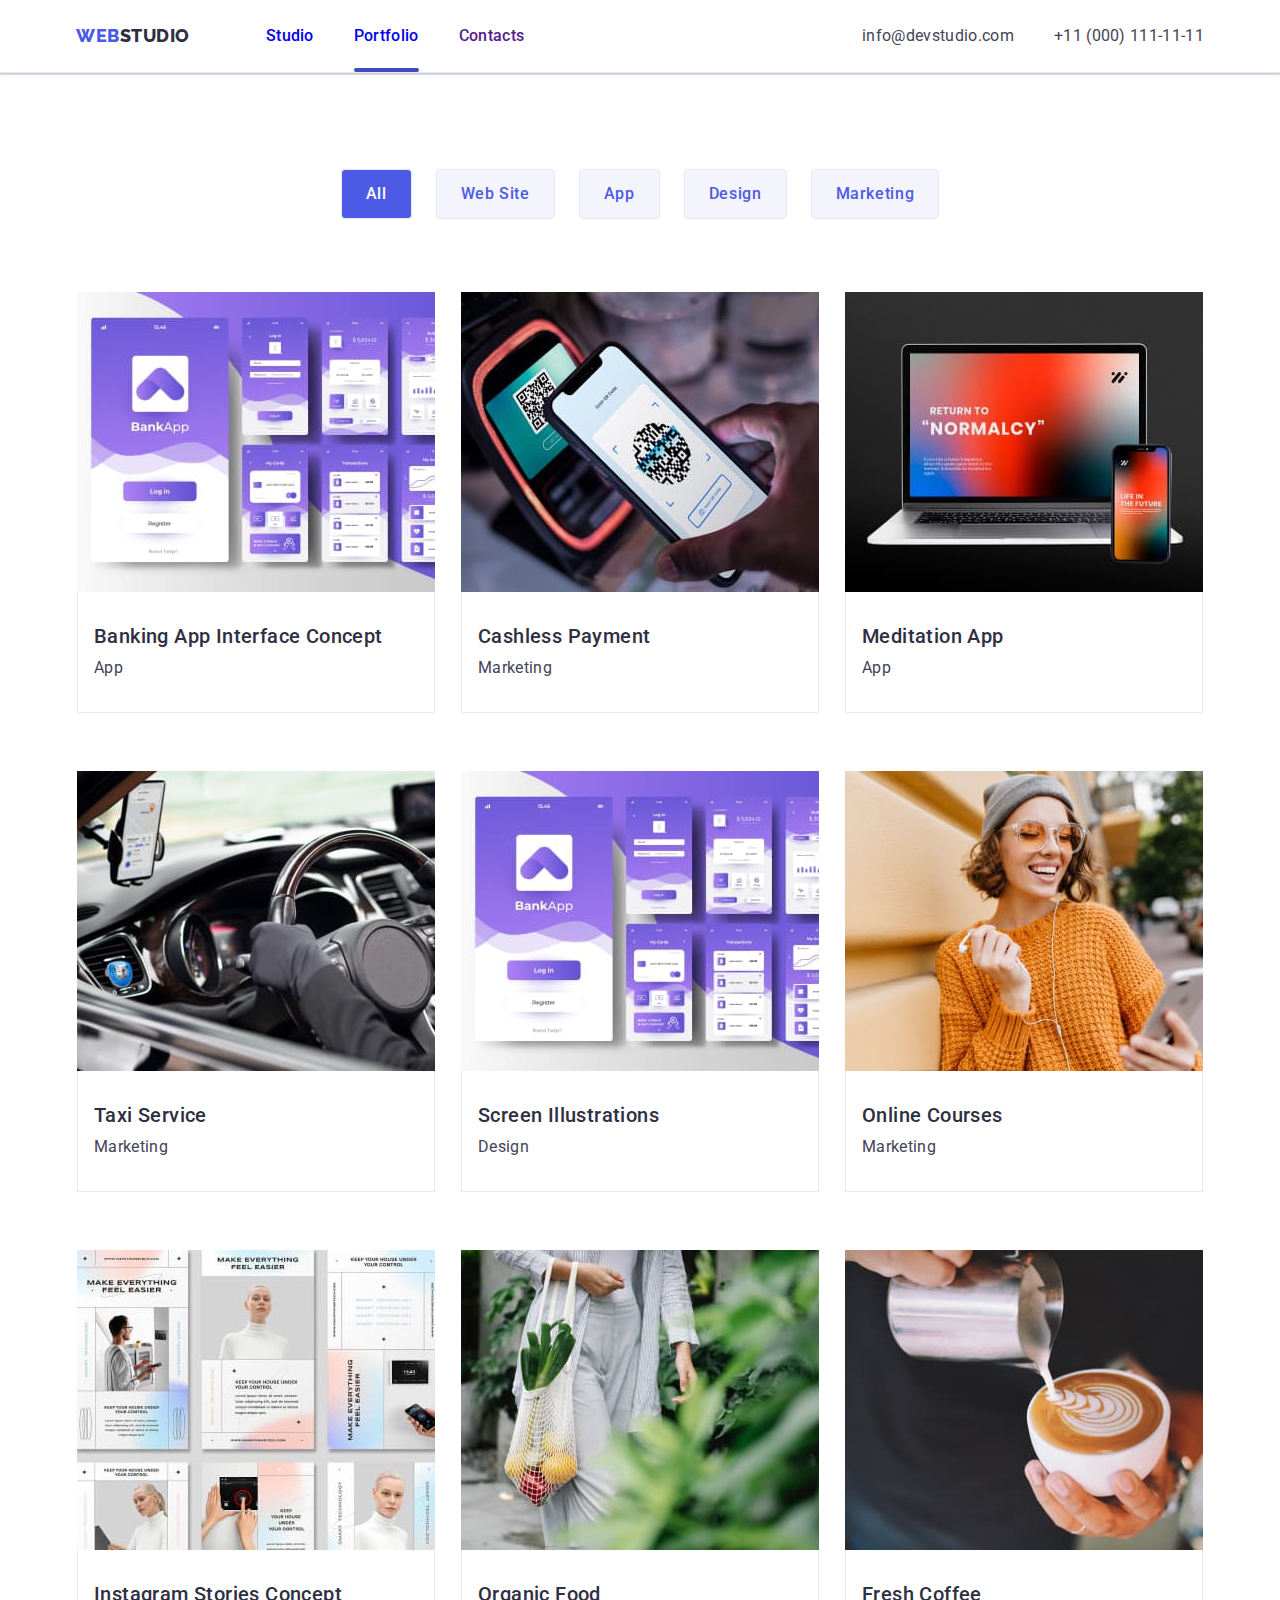
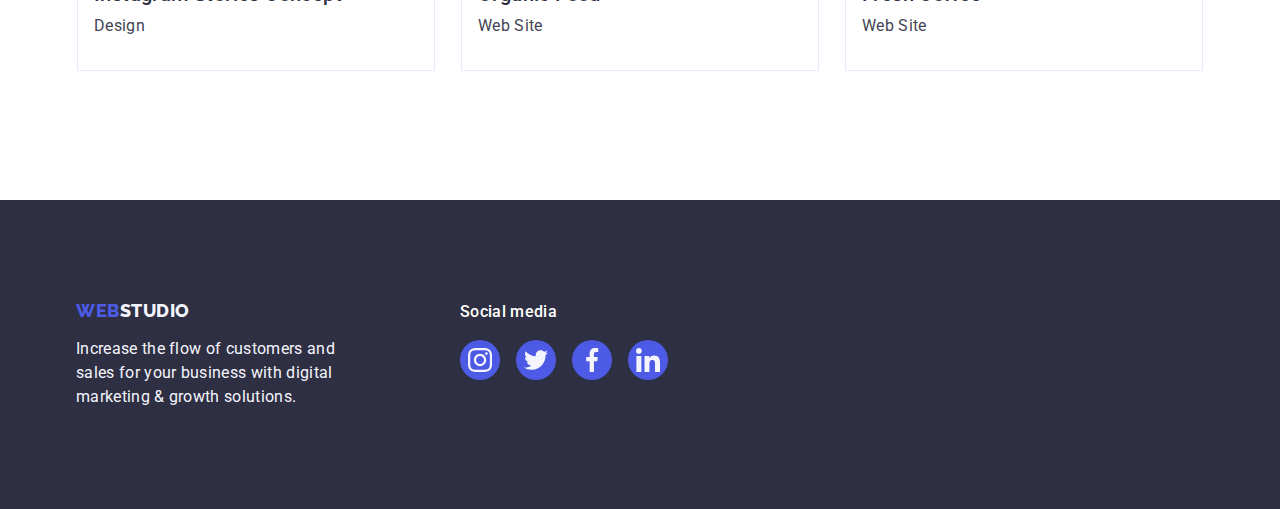
==== portfolio.html @ e2717a6c "1" ====
<!DOCTYPE html>
<html lang="en">
  <head>
    <meta charset="UTF-8" />
    <meta http-equiv="X-UA-Compatible" content="IE=edge" />
    <meta name="viewport" content="width=device-width, initial-scale=1.0" />

    <link rel="preconnect" href="https://fonts.googleapis.com" />
    <link rel="preconnect" href="https://fonts.gstatic.com" crossorigin />
    <link
      href="https://fonts.googleapis.com/css2?family=Raleway:wght@800&family=Roboto:wght@400;500;700;900&display=swap"
      rel="stylesheet"
    />
    <title>Portfolio</title>
    <link
      rel="stylesheet"
      href="https://cdn.jsdelivr.net/npm/modern-normalize@1.1.0/modern-normalize.min.css"
    />
    <link rel="stylesheet" href="./css/styles.css" />
  </head>
  <body>
    <header class="header">
      <div class="container page-header-container">
        <!--====================   Top Line ==================-->
        <nav class="navigate">
          <a href="./index.html" class="logo link"
            >Web<span class="logo-color">Studio</span></a
          >
          <ul class="site-nav list">
            <li class="head-link">
              <a href="./index.html" class="link padding-link">Studio</a>
            </li>
            <li class="head-link">
              <a href="./portfolio.html" class="link padding-link activ">Portfolio</a>
            </li>
            <li class="head-link">
              <a href="" class="link padding-link">Contacts</a>
            </li>
          </ul>
        </nav>
        <address class="auth-address">
          <ul class="auth-nav list">
            <li>
              <a href="mailto:info@devstudio.com" class="link padding-link"
                >info@devstudio.com</a
              >
            </li>
            <li>
              <a href="tel:+110001111111" class="link padding-link"
                >+11 (000) 111-11-11</a
              >
            </li>
          </ul>
        </address>
      </div>
    </header>
    <!--=================== Page content  ====================-->
    <main>
      <section class="section-portfolio">
        <div class="container section-poltfolio">
          <h1 hidden>Portfolio</h1>
          <!--================ Top button================== -->
          <ul class="list button-list">
            <li class="button-line">
              <button type="button" class="button-portfolio primary">All</button>
            </li>
            <li class="button-line">
              <button type="button" class="button-portfolio">Web Site</button>
            </li>
            <li class="button-line">
              <button type="button" class="button-portfolio">App</button>
            </li>
            <li class="button-line">
              <button type="button" class="button-portfolio">Design</button>
            </li>
            <li class="button-line">
              <button type="button" class="button-portfolio">Marketing</button>
            </li>
          </ul>
          <!--==============  Work Content ================-->
          <ul class="our-work list">
            <li class="work-fon">
              <a href="" class="portfolio-link link">
                <div class="work-img-fon">
                  <img src="./images/Portfolio/Banking.jpg" alt="Banking" width="360" />
                  <p class="our-work-best">
                    14 Stylish and User-Friendly App Design Concepts · Task Manager App ·
                    Calorie Tracker App · Exotic Fruit Ecommerce App · Cloud Storage App
                  </p>
                </div>
                <div class="work-link">
                  <h2 class="title">Banking App Interface Concept</h2>
                  <p class="text">App</p>
                </div>
              </a>
            </li>
            <li class="work-fon">
              <a href="" class="portfolio-link link">
                <div class="work-img-fon">
                  <img src="./images/Portfolio/Payment.jpg" alt="Payment" width="360" />
                  <p class="our-work-best">
                    14 Stylish and User-Friendly App Design Concepts · Task Manager App ·
                    Calorie Tracker App · Exotic Fruit Ecommerce App · Cloud Storage App
                  </p>
                </div>
                <div class="work-link">
                  <h2 class="title">Cashless Payment</h2>
                  <p class="text">Marketing</p>
                </div>
              </a>
            </li>
            <li class="work-fon">
              <a href="" class="portfolio-link link">
                <div class="work-img-fon">
                  <img
                    src="./images/Portfolio/Meditation.jpg"
                    alt="Meditation"
                    width="360"
                  />
                  <p class="our-work-best">
                    14 Stylish and User-Friendly App Design Concepts · Task Manager App ·
                    Calorie Tracker App · Exotic Fruit Ecommerce App · Cloud Storage App
                  </p>
                </div>
                <div class="work-link">
                  <h2 class="title">Meditation App</h2>
                  <p class="text">App</p>
                </div>
              </a>
            </li>
            <li class="work-fon">
              <a href="" class="portfolio-link link">
                <div class="work-img-fon">
                  <img src="./images/Portfolio/Taxi.jpg" alt="Taxi" width="360" />
                  <p class="our-work-best">
                    14 Stylish and User-Friendly App Design Concepts · Task Manager App ·
                    Calorie Tracker App · Exotic Fruit Ecommerce App · Cloud Storage App
                  </p>
                </div>
                <div class="work-link">
                  <h2 class="title">Taxi Service</h2>
                  <p class="text">Marketing</p>
                </div>
              </a>
            </li>
            <li class="work-fon">
              <a href="" class="portfolio-link link">
                <div class="work-img-fon">
                  <img src="./images/Portfolio/Banking.jpg" alt="Screen" width="360" />
                  <p class="our-work-best">
                    14 Stylish and User-Friendly App Design Concepts · Task Manager App ·
                    Calorie Tracker App · Exotic Fruit Ecommerce App · Cloud Storage App
                  </p>
                </div>
                <div class="work-link">
                  <h2 class="title">Screen Illustrations</h2>
                  <p class="text">Design</p>
                </div>
              </a>
            </li>
            <li class="work-fon">
              <a href="" class="portfolio-link link">
                <div class="work-img-fon">
                  <img src="./images/Portfolio/Courses.jpg" alt="Courses" width="360" />
                  <p class="our-work-best">
                    14 Stylish and User-Friendly App Design Concepts · Task Manager App ·
                    Calorie Tracker App · Exotic Fruit Ecommerce App · Cloud Storage App
                  </p>
                </div>
                <div class="work-link">
                  <h2 class="title">Online Courses</h2>
                  <p class="text">Marketing</p>
                </div>
              </a>
            </li>
            <li class="work-fon">
              <a href="" class="portfolio-link link">
                <div class="work-img-fon">
                  <img src="./images/Portfolio/Stories.jpg" alt="Stories" width="360" />
                  <p class="our-work-best">
                    14 Stylish and User-Friendly App Design Concepts · Task Manager App ·
                    Calorie Tracker App · Exotic Fruit Ecommerce App · Cloud Storage App
                  </p>
                </div>
                <div class="work-link">
                  <h2 class="title">Instagram Stories Concept</h2>
                  <p class="text">Design</p>
                </div>
              </a>
            </li>
            <li class="work-fon">
              <a href="" class="portfolio-link link">
                <div class="work-img-fon">
                  <img src="./images/Portfolio/Food.jpg" alt="Food" width="360" />
                  <p class="our-work-best">
                    14 Stylish and User-Friendly App Design Concepts · Task Manager App ·
                    Calorie Tracker App · Exotic Fruit Ecommerce App · Cloud Storage App
                  </p>
                </div>
                <div class="work-link">
                  <h2 class="title">Organic Food</h2>
                  <p class="text">Web Site</p>
                </div>
              </a>
            </li>
            <li class="work-fon">
              <a href="" class="portfolio-link link">
                <div class="work-img-fon">
                  <img src="./images/Portfolio/Coffee.jpg" alt="Coffee" width="360" />
                  <p class="our-work-best">
                    14 Stylish and User-Friendly App Design Concepts · Task Manager App ·
                    Calorie Tracker App · Exotic Fruit Ecommerce App · Cloud Storage App
                  </p>
                </div>
                <div class="work-link">
                  <h2 class="title">Fresh Coffee</h2>
                  <p class="text">Web Site</p>
                </div>
              </a>
            </li>
          </ul>
        </div>
      </section>
    </main>
    <!-- ============================Footer=============================== -->
    <footer class="footer">
      <div class="container footer-section">
        <div class="footer-content">
          <a href="./index.html" class="logo link footer-link"
            >Web<span class="logo-footer">Studio</span></a
          >
          <p class="text-footer">
            Increase the flow of customers and sales for your business with digital
            marketing & growth solutions.
          </p>
        </div>
        <div class="sosial-media">
          <p class="social-media">Social media</p>
          <ul class="social-link-footer list">
            <li class="social-link-icon">
              <a href="#" class="social-link-icon-item">
                <svg width="24" height="24" class="social-link-hover">
                  <use href="./images/icons.svg#icon-instagram"></use>
                </svg>
              </a>
            </li>
            <li class="social-link-icon">
              <a href="#" class="social-link-icon-item">
                <svg width="24" height="24" class="social-link-hover">
                  <use href="./images/icons.svg#icon-twitter"></use>
                </svg>
              </a>
            </li>
            <li class="social-link-icon">
              <a href="#" class="social-link-icon-item">
                <svg width="24" height="24" class="social-link-hover">
                  <use href="./images/icons.svg#icon-facebook"></use>
                </svg>
              </a>
            </li>
            <li class="social-link-icon">
              <a href="#" class="social-link-icon-item">
                <svg width="24" height="24" class="social-link-hover">
                  <use href="./images/icons.svg#icon-linkedin"></use>
                </svg>
              </a>
            </li>
          </ul>
        </div>
      </div>
    </footer>
  </body>
</html>
---- css/styles.css ----
:root {
  --primary-text-color: #434455;
  --title-text-color: #2e2f42;
  --accent-color: #4d5ae5;
  --primari-white-color: #ffffff;
  --background: #f4f4fd;
  --focus-hover-color: #404bbf;
  --botton-border-color: #e7e9fc;
}
h1,
h2,
h3,
h4,
h5,
h6,
p {
  margin: 0;
}
ul,
ol {
  margin: 0;
  padding: 0;
}
.list {
  list-style-type: none;
}
.link {
  text-decoration: none;
}
img {
  display: block;
}
button {
  cursor: pointer;
}
body {
  background-color: var(--primari-white-color);
  color: var(--primary-text-color);
  font-family: Roboto, sans-serif;
  letter-spacing: 0.02em;
  font-size: 16px;
  line-height: 1.5;
}
.container {
  width: 1158px;
  margin: 0 auto;
  padding-left: 15px;
  padding-right: 15px;
}
/* ======================Header================= */
.header {
  background-color: var(--primari-white-color);
  border-bottom: 1px solid #e7e9fc;
  box-shadow: 0px 2px 1px rgba(46, 47, 66, 0.08), 0px 1px 1px rgba(46, 47, 66, 0.16),
    0px 1px 6px rgba(46, 47, 66, 0.08);
}
.page-header-container {
  display: flex;
}
.navigate {
  display: flex;
  align-items: center;
}
.logo {
  color: var(--accent-color);
  font-family: Raleway, sans-serif;
  font-weight: 800;
  font-size: 18px;
  line-height: 1.17;
  text-decoration: none;
  letter-spacing: 0.03em;
  text-transform: uppercase;
  margin-right: 76px;
  display: inline-block;
  transition: color 250ms cubic-bezier(0.4, 0, 0.2, 1);
}
.logo-color {
  color: var(--title-text-color);
}
.logo:hover,
.logo:focus {
  color: var(--focus-hover-color);
  transition-duration: 250ms;
}
.head-link:not(:last-child) {
  margin-right: 40px;
}
.padding-link {
  padding: 24px 0;
  display: inline-block;
  transition: color 250ms cubic-bezier(0.4, 0, 0.2, 1);
  position: relative;
}
.site-nav {
  color: var(--title-text-color);
  font-weight: 500;
  font-size: 16px;
  line-height: 1.5;
  display: flex;
}
.activ::after {
  display: block;
  content: "";
  width: 100%;
  height: 4px;
  border-radius: 2px;
  background-color: var(--focus-hover-color);
  position: absolute;
  bottom: 0; 
}


.padding-link:hover,
.padding-link:focus {
  color: var(--focus-hover-color);
}

/* ==================   Top Lone   ==============  */

.auth-address {
  font-style: normal;
  margin-left: auto;
}
.auth-nav {
  display: flex;
  gap: 40px;
}


.auth-nav > li > a {
  color: var(--primary-text-color);
  font-family: Roboto, sans-serif;
  font-weight: 400;
  font-size: 16px;
  line-height: 1.5;
}

/* =====================Section===================== */
.hero {
  background-color: var(--title-text-color);
  padding-top: 188px;
  padding-bottom: 188px;
  text-align: center;
  max-width: 1440px;
  margin-left: auto;
  margin-right: auto;
  background-image: linear-gradient(rgba(46, 47, 66, 0.7), rgba(46, 47, 66, 0.7)),
    url(../images/people-office.jpg);
  background-repeat: no-repeat;
  background-position: center;
  background-size: cover;
}

.hero-title {
  color: var(--primari-white-color);
  font-weight: 700;
  font-size: 56px;
  line-height: 1.07;
  letter-spacing: 0.02em;
  max-width: 496px;
  margin: 0 auto;
  margin-bottom: 48px;
}
.button {
  color: var(--primari-white-color);
  background-color: var(--accent-color);
  font-family: Roboto, sans-serif;
  font-weight: 500;
  font-size: 16px;
  line-height: 1.5;
  letter-spacing: 0.04em;
  border-radius: 4px;
  margin: 0 auto;
  padding: 16px 32px;
  display: block;
  height: 56px;
  border: none;
  min-width: 169px;
  transition: background-color 250ms cubic-bezier(0.4, 0, 0.2, 1);
}
.button:hover,
.button:focus {
  color: var(--primari-white-color);
  background: var(--focus-hover-color);
  box-shadow: 0px 4px 4px rgba(0, 0, 0, 0.15);
  border-radius: 4px;
}
/* =========================Section 2=================== */

.section {
  padding-top: 120px;
  padding-bottom: 120px;
}
.section-features {
  background-color: var(--primari-white-color);
}

.feature-list {
  background-color: var(--primari-white-color);
  display: flex;
  justify-content: center;
  gap: 24px;
}
.feature-text {
  width: calc((100% - 72px) / 4);
}
.feature-icon {
  background-color: var(--background);
  width: 264px;
  height: 112px;
  border-radius: 4px;
  display: flex;
  justify-content: center;
  align-items: center;
  margin-bottom: 8px;
}

/* .feature-text::before {
  display: inline-block;
  content: "";
  width: 264px;
  height: 112px;
  border-radius: 4px;
  background: var(--background);
  background-repeat: no-repeat;
  background-position: center;
} */

/* .icon-strategy::before {
  background-image: url(../images/Icon_img/strategy.svg);
}
.icon-punctuality::before {
  background-image: url(../images/Icon_img/punctuality.svg);
}
.icon-diligence::before {
  background-image: url(../images/Icon_img/diligence.svg);
}
.icon-tehnolodgies::before {
  background-image: url(../images/Icon_img/astronaut.svg);
} */

.title {
  color: var(--title-text-color);
  font-weight: 500;
  font-size: 20px;
  line-height: 1.2;
  letter-spacing: 0.02em;
  margin-bottom: 8px;
}
.visually-hidden {
  position: absolute;
  width: 1px;
  height: 1px;
  margin: -1px;
  border: 0;
  padding: 0;
  white-space: nowrap;
  clip-path: inset(100%);
  clip: rect(0 0 0 0);
  overflow: hidden;
}

/* =========================Section 3 ================= */
.section-title {
  color: var(--title-text-color);
  font-weight: 700;
  font-size: 36px;
  line-height: 1.1;
  text-align: center;
  letter-spacing: 0.02em;
  text-transform: capitalize;
  margin-top: 0;
  margin-bottom: 72px;
}

.section-work {
  color: var(--primary-text-color);
  background-color: var(--primari-white-color);
  padding-bottom: 120px;
}

.work-list {
  display: flex;
  gap: 24px;
}
.work-img {
  width: calc((100% - 48px) / 3);
}

/* ========================= Section 4 =============== */
.section-team {
  background-color: var(--background);
}
.team-list {
  justify-content: space-between;
  display: flex;
  gap: 24px;
}
.team-pic {
  width: calc((100% - 72px) / 4);
  border-radius: 0px 0px 4px 4px;
  box-shadow: 0px 1px 6px rgba(46, 47, 66, 0.08), 0px 1px 1px rgba(46, 47, 66, 0.16),
    0px 2px 1px rgba(46, 47, 66, 0.08);
}
.team-name-prof {
  background-color: var(--primari-white-color);
  padding: 32px 0px;
  text-align: center;
}
.social-link {
  display: flex;
  justify-content: center;
  gap: 24px;
}

.social-link-item {
}
.social-list-link {
  width: 40px;
  height: 40px;
  border-radius: 50%;
  background-color: var(--accent-color);
  justify-content: center;
  display: flex;
  align-items: center;
  transition: color 250ms cubic-bezier(0.4, 0, 0.2, 1);
}
.social-link-net {
  fill: var(--background);
}
.social-list-link:hover,
.social-list-link:focus {
  background-color: var(--focus-hover-color);
}
.title-team {
  color: var(--title-text-color);
  font-weight: 500;
  font-size: 20px;
  line-height: 1.2;
  letter-spacing: 0.02em;
  margin-bottom: 8px;
  text-align: center;
}
.text-team {
  font-family: Roboto, sans-serif;
  letter-spacing: 0.02em;
  font-size: 16px;
  line-height: 1.5;
  text-align: center;
  margin-bottom: 8px;
}
.text {
  color: var(--primary-text-color);
  font-family: Roboto, sans-serif;
  font-weight: 400;
  font-size: 16px;
  line-height: 1.5;
}
/* =========================Section 5================= */
.client-link {
  display: flex;
  justify-content: center;
  gap: 24px;
}
.client-link-customer {
  width: calc((100% - 120px) / 6);
  height: 88px;
}
.customers-link {
  background-color: var(--primari-white-color);
  display: flex;
  justify-content: center;
  align-items: center;
  width: 100%;
  height: 100%;
  border-radius: 4px;
  border: 1px solid #8e8f99;
  color: #8e8f99;
  padding: 16px 32px;
  transition: border 250ms cubic-bezier(0.4, 0, 0.2, 1),
    color 250ms cubic-bezier(0.4, 0, 0.2, 1);
}

.icon-color {
  fill: currentColor;
}
.customers-link:hover,
.customers-link:focus {
  color: var(--focus-hover-color);
  border-color: var(--focus-hover-color);
}

/* ========================= Footer ==================*/
.footer {
  background-color: var(--title-text-color);
  padding: 100px 0;
}
.logo-footer {
  color: var(--background);
  font-family: Raleway, sans-serif;
  font-weight: 800;
  font-size: 18px;
  line-height: 1.17;
  text-decoration: none;
  letter-spacing: 0.03em;
  text-transform: uppercase;
}
.footer-link {
  display: inline-block;
  margin-bottom: 16px;
  transition: color 250ms cubic-bezier(0.4, 0, 0.2, 1);
}
.text-footer {
  color: var(--background);
  width: 264px;
}
.footer-section {
  align-items: baseline;
  display: flex;
}
.footer-content {
  margin-right: 120px;
}

.social-media {
  font-family: "Roboto";
  color: var(--primari-white-color);
  letter-spacing: 0.02em;
  font-weight: 500;
  font-size: 16px;
  line-height: 1.5;
  margin-bottom: 16px;
}
.social-link-footer {
  display: flex;
  justify-content: center;
  gap: 16px;
}
.social-link-icon {
  width: 40px;
  height: 40px;
}
.social-link-icon-item {
  width: 100%;
  height: 100%;
  border-radius: 50%;
  background-color: var(--accent-color);
  display: flex;
  align-items: center;
  justify-content: center;
  transition: color 250ms cubic-bezier(0.4, 0, 0.2, 1);
}
.social-link-hover {
  fill: var(--background);
}
.social-link-icon-item:hover,
.social-link-icon-item:focus {
  background-color: #31d0aa;
}

/* ======================= Portfolio ===========*/
.button-portfolio {
  color: var(--accent-color);
  background-color: var(--background);
  font-family: Roboto, sans-serif;
  font-weight: 500;
  font-size: 16px;
  line-height: 1.5;
  letter-spacing: 0.04em;
  border: 1px solid var(--botton-border-color);
  border-radius: 4px;
  padding: 12px 24px;
  transition: background-color 250ms cubic-bezier(0.4, 0, 0.2, 1);
}

.button-portfolio.primary {
  color: var(--primari-white-color);
  background-color: var(--accent-color);
}

/* .button-portfolio:hover,
.button-portfolio:focus {
  border: 1px solid transparent;
  color: var(--primari-white-color);
  background-color: var(--focus-hover-color);
  box-shadow: 0px 3px 1px rgba(0, 0, 0, 0.1), 0px 2px 1px rgba(0, 0, 0, 0.08),
    0px 2px 2px rgba(0, 0, 0, 0.12);
} */
.button-portfolio:hover,
.button-portfolio:focus .button-portfolio.primary {
  border: 1px solid transparent;
  color: var(--primari-white-color);
  background-color: var(--focus-hover-color);
  box-shadow: 0px 3px 1px rgba(0, 0, 0, 0.1), 0px 2px 1px rgba(0, 0, 0, 0.08),
    0px 2px 2px rgba(0, 0, 0, 0.12);
}


.button-list {
  display: flex;
  justify-content: center;
  gap: 24px;
  margin-bottom: 72px;
}

/* =========================  Our Work ============== */
.section-portfolio {
  padding-top: 96px;
  padding-bottom: 120px;
}
.work-fon {
  width: calc((100% - 48px) / 3);
}
.our-work {
  display: flex;
  justify-content: center;
  flex-wrap: wrap;
  column-gap: 24px;
  row-gap: 48px;
}
.work-fon:hover .our-work-best {
  transform: translatey(0);
}

.work-img-fon {
  position: relative;
  overflow: hidden;
}
.our-work-best {
  position: absolute;
  color: var(--background);
  font-weight: 400;
  font-size: 16px;
  line-height: 1.5;
  padding: 40px 32px 164px 32px;
  top: 0;
  background-color: var(--accent-color);
  height: 100%;
  transform: translatey(100%);
  transition: transform 250ms linear;
}

.portfolio-link {
  display: block;
  background-color: var(--primari-white-color);
  background-origin: padding-box;
  border: 1px solid transparent;
  transition: border 250ms cubic-bezier(0.4, 0, 0.2, 1);
}
.portfolio-link:hover,
.portfolio-link:focus {
  border: 1px solid #f4f4fd;
  box-shadow: 0px 1px 6px rgba(46, 47, 66, 0.08), 0px 1px 1px rgba(46, 47, 66, 0.16),
    0px 2px 1px rgba(46, 47, 66, 0.08);
}

.work-link {
  padding: 32px 16px;
  border: 1px solid #e7e9fc;
  margin-bottom: 8px;
  border: 1px solid var(--botton-border-color);
  border-top: none;
}

.backdrop {
  position: fixed;
  width: 100%;
  height: 100%;
  top: 0;
  background-color: rgba(46, 47, 66, 0.08);
}

.modal-window {
  position: absolute;
  width: 408px;
  height: 584px;
  left: 50%;
  top: 50%;
  transform: translate(-50%, -50%);
  background-color: #fcfcfc;
  border-radius: 4px;
  box-shadow: 0px 1px 1px rgba(0, 0, 0, 0.14), 0px 1px 3px rgba(0, 0, 0, 0.12),
    0px 2px 1px rgba(0, 0, 0, 0.2);
  padding: 24px;
}
.modal-button {
  width: 24px;
  height: 24px;
  border-radius: 50%;
  background-color: #e7e9fc;
  border: 1px solid rgba(0, 0, 0, 0.1);
  display: flex;
  justify-content: center;
  align-items: center;
  margin-left: auto;
}

.is-hidden {
  opacity: 0;
  pointer-events: none;
  visibility: hidden;
}
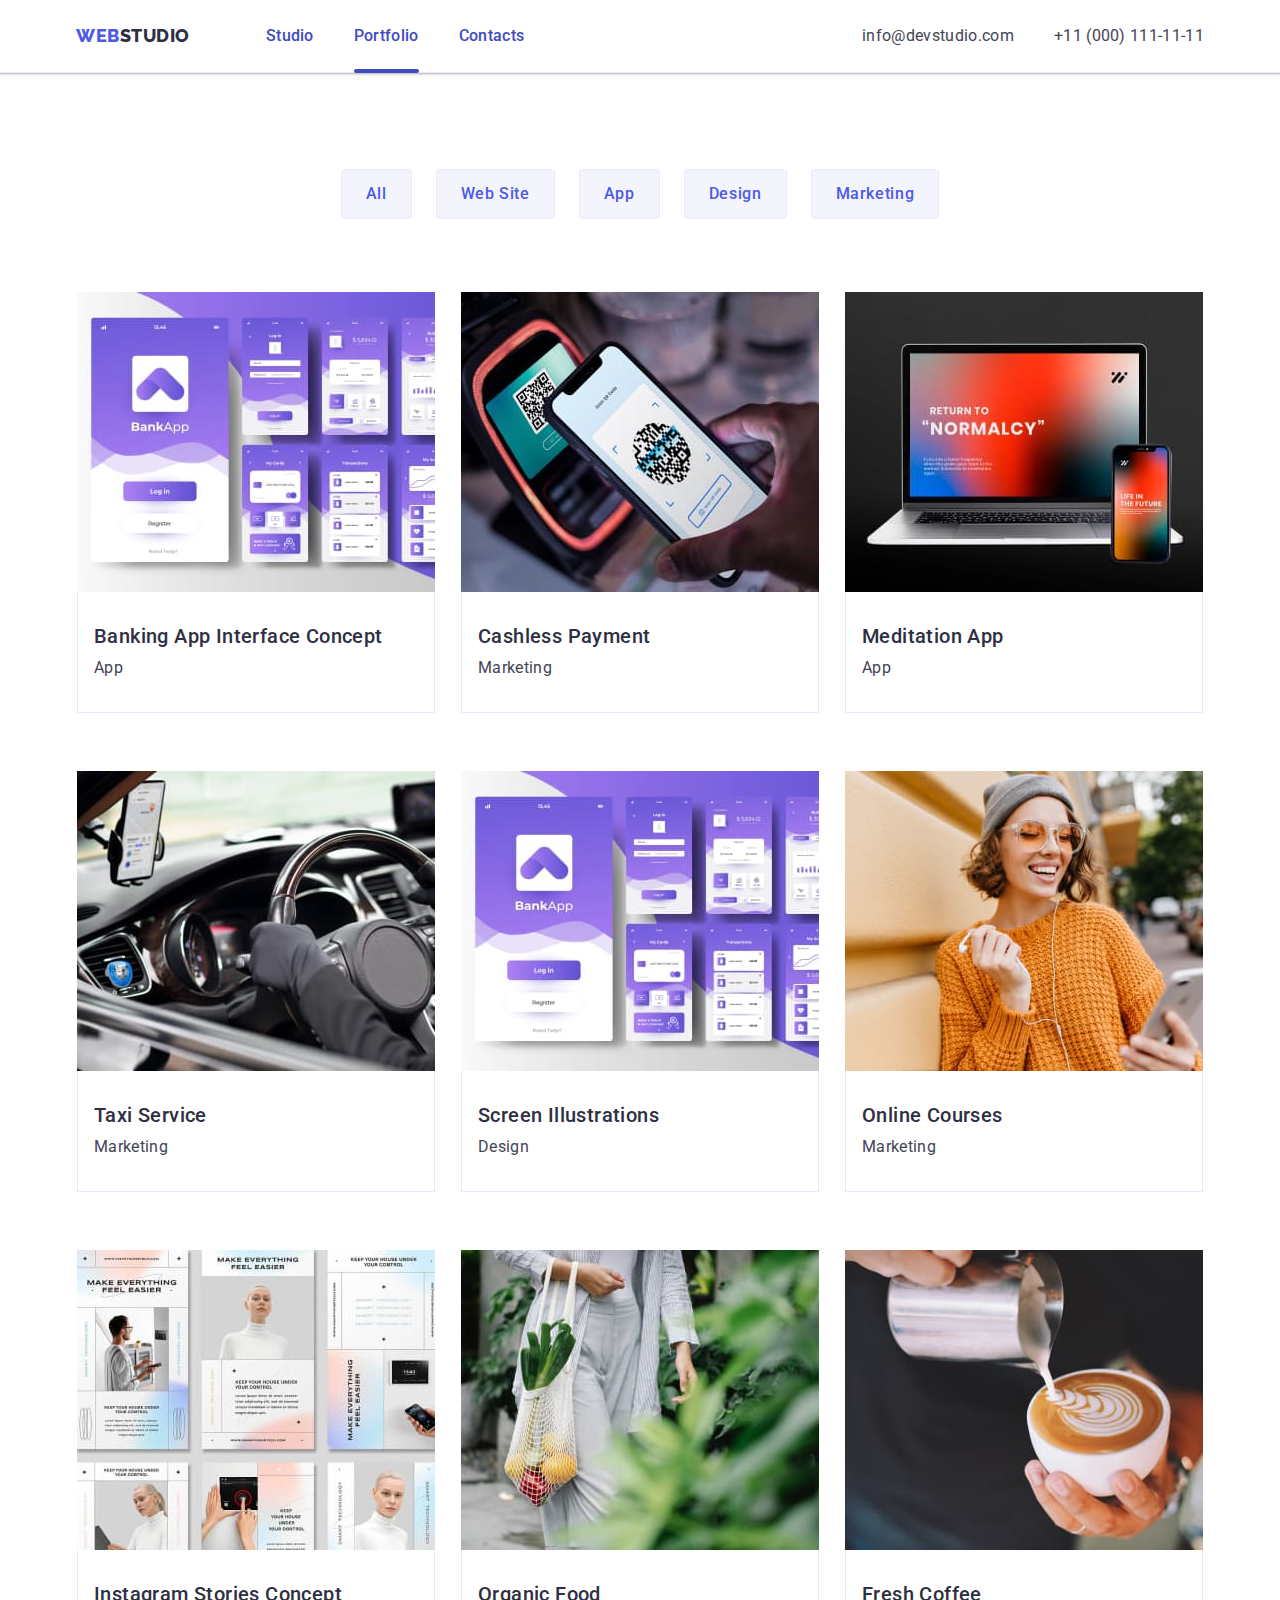
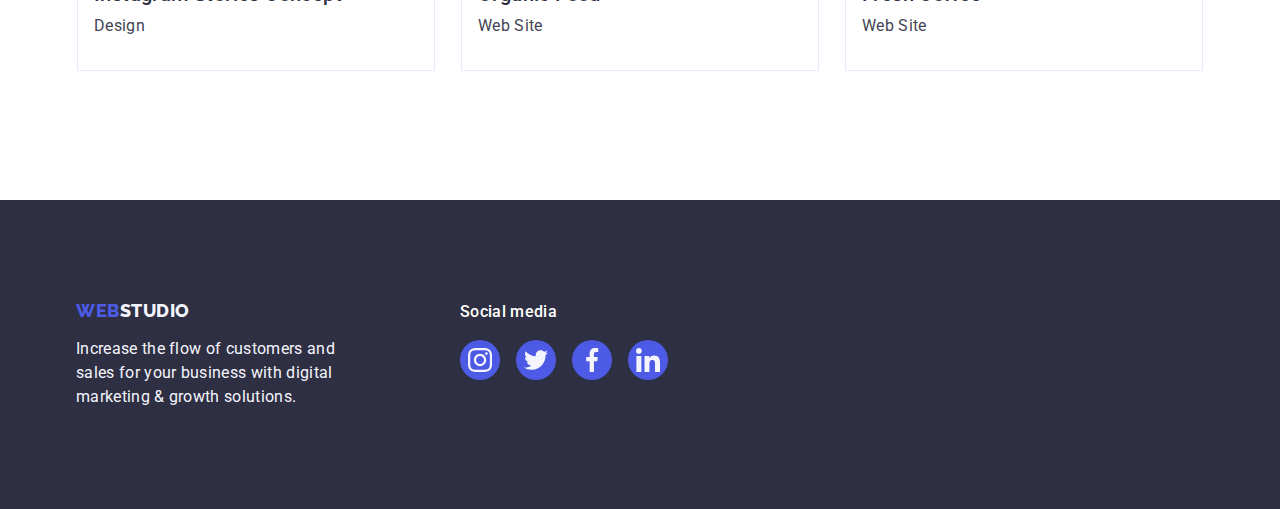
==== commit 59f07bda: "3" ====
--- a/portfolio.html
+++ b/portfolio.html
@@ -62,7 +62,7 @@
           <!--================ Top button================== -->
           <ul class="list button-list">
             <li class="button-line">
-              <button type="button" class="button-portfolio primary">All</button>
+              <button type="button" class="button-portfolio">All</button>
             </li>
             <li class="button-line">
               <button type="button" class="button-portfolio">Web Site</button>
--- a/css/styles.css
+++ b/css/styles.css
@@ -90,6 +90,7 @@
   display: inline-block;
   transition: color 250ms cubic-bezier(0.4, 0, 0.2, 1);
   position: relative;
+  color: var(--focus-hover-color);
 }
 .site-nav {
   color: var(--title-text-color);
@@ -106,7 +107,7 @@
   border-radius: 2px;
   background-color: var(--focus-hover-color);
   position: absolute;
-  bottom: 0; 
+  bottom: -1px;
 }
 
 
@@ -323,7 +324,9 @@
   justify-content: center;
   display: flex;
   align-items: center;
-  transition: color 250ms cubic-bezier(0.4, 0, 0.2, 1);
+  transition: background-color 250ms cubic-bezier(0.4, 0, 0.2, 1);
+
+  /* transition: color 250ms cubic-bezier(0.4, 0, 0.2, 1); */
 }
 .social-link-net {
   fill: var(--background);
@@ -377,8 +380,9 @@
   border: 1px solid #8e8f99;
   color: #8e8f99;
   padding: 16px 32px;
-  transition: border 250ms cubic-bezier(0.4, 0, 0.2, 1),
-    color 250ms cubic-bezier(0.4, 0, 0.2, 1);
+  transition: border-color 250ms cubic-bezier(0.4, 0, 0.2, 1), color 250ms cubic-bezier(0.4, 0, 0.2, 1);
+  /* transition: border 250ms cubic-bezier(0.4, 0, 0.2, 1),
+    color 250ms cubic-bezier(0.4, 0, 0.2, 1); */
 }
 
 .icon-color {
@@ -408,7 +412,7 @@
 .footer-link {
   display: inline-block;
   margin-bottom: 16px;
-  transition: color 250ms cubic-bezier(0.4, 0, 0.2, 1);
+  transition: background-color 250ms cubic-bezier(0.4, 0, 0.2, 1);
 }
 .text-footer {
   color: var(--background);
@@ -439,6 +443,7 @@
 .social-link-icon {
   width: 40px;
   height: 40px;
+  transition: background-color 250ms cubic-bezier(0.4, 0, 0.2, 1);
 }
 .social-link-icon-item {
   width: 100%;
@@ -448,7 +453,6 @@
   display: flex;
   align-items: center;
   justify-content: center;
-  transition: color 250ms cubic-bezier(0.4, 0, 0.2, 1);
 }
 .social-link-hover {
   fill: var(--background);
@@ -470,31 +474,23 @@
   border: 1px solid var(--botton-border-color);
   border-radius: 4px;
   padding: 12px 24px;
-  transition: background-color 250ms cubic-bezier(0.4, 0, 0.2, 1);
-}
-
-.button-portfolio.primary {
+  transition: color 250ms cubic-bezier(0.4, 0, 0.2, 1), background-color 250ms cubic-bezier(0.4, 0, 0.2, 1), border-color 250ms cubic-bezier(0.4, 0, 0.2, 1), box-shadow 250ms cubic-bezier(0.4, 0, 0.2, 1);
+}
+
+/* .button-portfolio.primary {
   color: var(--primari-white-color);
   background-color: var(--accent-color);
-}
-
-/* .button-portfolio:hover,
+} */
+
+.button-portfolio:hover,
 .button-portfolio:focus {
+  transform: translateY(0%);
   border: 1px solid transparent;
   color: var(--primari-white-color);
   background-color: var(--focus-hover-color);
   box-shadow: 0px 3px 1px rgba(0, 0, 0, 0.1), 0px 2px 1px rgba(0, 0, 0, 0.08),
     0px 2px 2px rgba(0, 0, 0, 0.12);
-} */
-.button-portfolio:hover,
-.button-portfolio:focus .button-portfolio.primary {
-  border: 1px solid transparent;
-  color: var(--primari-white-color);
-  background-color: var(--focus-hover-color);
-  box-shadow: 0px 3px 1px rgba(0, 0, 0, 0.1), 0px 2px 1px rgba(0, 0, 0, 0.08),
-    0px 2px 2px rgba(0, 0, 0, 0.12);
-}
-
+}
 
 .button-list {
   display: flex;
@@ -502,7 +498,6 @@
   gap: 24px;
   margin-bottom: 72px;
 }
-
 /* =========================  Our Work ============== */
 .section-portfolio {
   padding-top: 96px;
@@ -525,6 +520,7 @@
 .work-img-fon {
   position: relative;
   overflow: hidden;
+   
 }
 .our-work-best {
   position: absolute;
@@ -537,7 +533,8 @@
   background-color: var(--accent-color);
   height: 100%;
   transform: translatey(100%);
-  transition: transform 250ms linear;
+  transition: transform 250ms cubic-bezier(0.4, 0, 0.2, 1);
+  padding: 40px 32px;
 }
 
 .portfolio-link {
@@ -545,13 +542,15 @@
   background-color: var(--primari-white-color);
   background-origin: padding-box;
   border: 1px solid transparent;
-  transition: border 250ms cubic-bezier(0.4, 0, 0.2, 1);
+  transition: box-shadow 250ms cubic-bezier(0.4, 0, 0.2, 1);
+  /* transition: border 250ms cubic-bezier(0.4, 0, 0.2, 1); */
 }
 .portfolio-link:hover,
 .portfolio-link:focus {
   border: 1px solid #f4f4fd;
   box-shadow: 0px 1px 6px rgba(46, 47, 66, 0.08), 0px 1px 1px rgba(46, 47, 66, 0.16),
-    0px 2px 1px rgba(46, 47, 66, 0.08);
+  0px 2px 1px rgba(46, 47, 66, 0.08);
+  transform: translateY(0%);
 }
 
 .work-link {
@@ -567,13 +566,14 @@
   width: 100%;
   height: 100%;
   top: 0;
-  background-color: rgba(46, 47, 66, 0.08);
+  background-color: rgba(46, 47, 66, 0.4);
+  transition: opacity 250ms cubic-bezier(0.4, 0, 0.2, 1), visibility 250ms cubic-bezier(0.4, 0, 0.2, 1);
 }
 
 .modal-window {
   position: absolute;
   width: 408px;
-  height: 584px;
+  min-height: 576px;
   left: 50%;
   top: 50%;
   transform: translate(-50%, -50%);
@@ -582,17 +582,29 @@
   box-shadow: 0px 1px 1px rgba(0, 0, 0, 0.14), 0px 1px 3px rgba(0, 0, 0, 0.12),
     0px 2px 1px rgba(0, 0, 0, 0.2);
   padding: 24px;
+  transition: transform 250ms cubic-bezier(0.4, 0, 0.2, 1);
 }
 .modal-button {
   width: 24px;
   height: 24px;
+  top: 24px;
+  right: 24px;
   border-radius: 50%;
   background-color: #e7e9fc;
   border: 1px solid rgba(0, 0, 0, 0.1);
+  position: absolute;
   display: flex;
   justify-content: center;
   align-items: center;
   margin-left: auto;
+  padding: 0;
+  transition: background-color 250ms cubic-bezier(0.4, 0, 0.2, 1), border 250ms cubic-bezier(0.4, 0, 0.2, 1);
+}
+.modal-button:hover,
+.modal-button:focus {
+  background-color: #404bbf;
+  border: none;
+  fill: var(--primari-white-color);
 }
 
 .is-hidden {
@@ -600,3 +612,6 @@
   pointer-events: none;
   visibility: hidden;
 }
+.button-effects {
+  transition: fill 250ms cubic-bezier(0.4, 0, 0.2, 1);
+}
